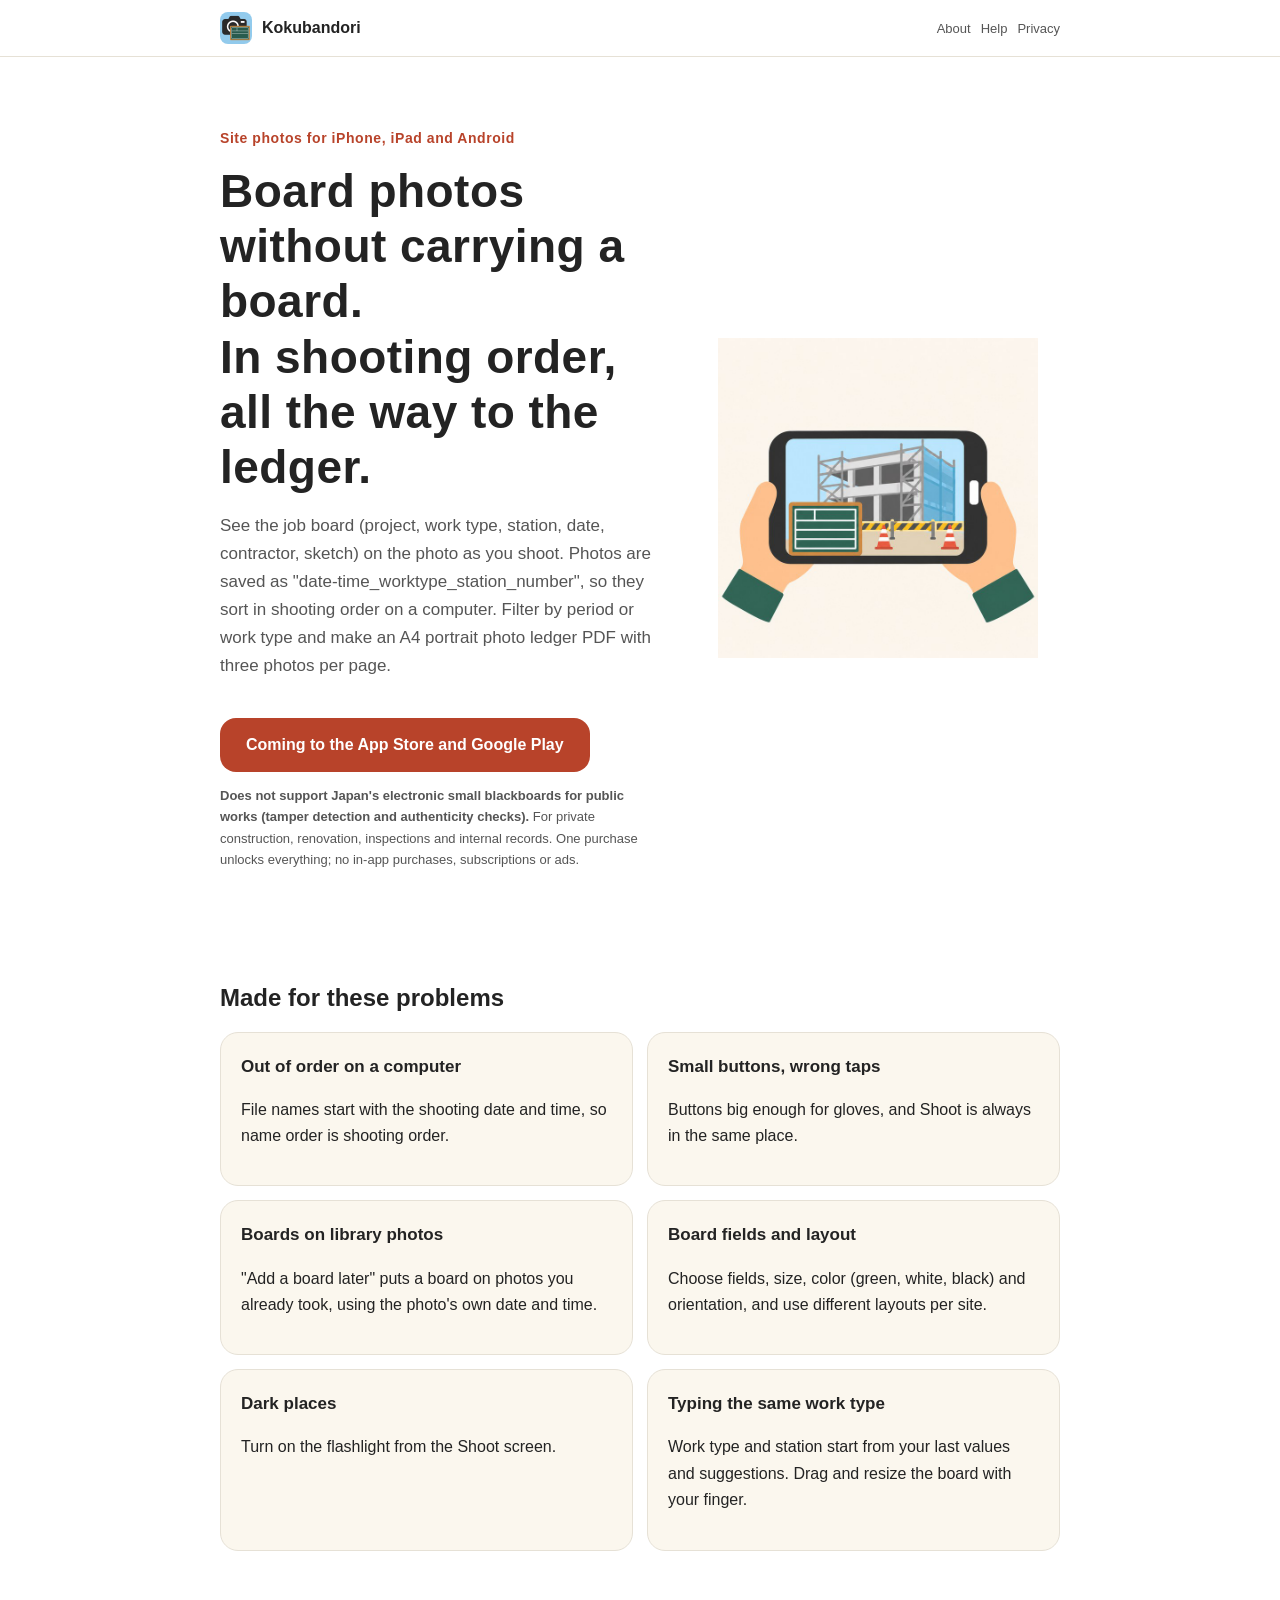
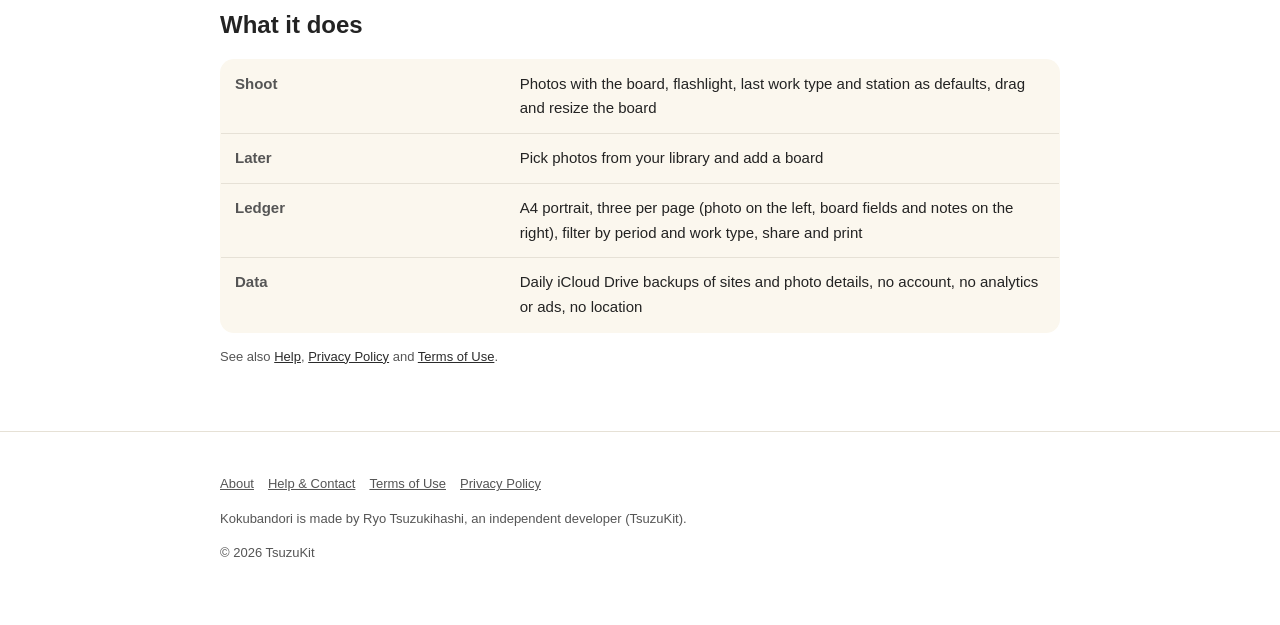
==== index.html @ 004f31d9 "Kokubandori のサイトを出す" ====
<!DOCTYPE html>
<html lang="ja" data-title-ja="こくばんどり｜工事黒板つきの現場写真と台帳 PDF" data-title-en="Kokubandori | Site photos with a job board">
<head>
<meta charset="UTF-8">
<meta name="viewport" content="width=device-width, initial-scale=1">
<script>(function(){var l=navigator.languages&&navigator.languages.length?navigator.languages:[navigator.language||"ja"],p="en";for(var i=0;i<l.length;i++){var c=String(l[i]).toLowerCase();if(c.indexOf("ja")===0){p="ja";break}if(c.indexOf("en")===0){p="en";break}}var d=document.documentElement;d.lang=p;var t=d.getAttribute("data-title-"+p);if(t){document.title=t}})();</script>
<title>こくばんどり｜工事黒板つきの現場写真と台帳 PDF</title>
<meta name="description" content="現場の写真に工事名・工種・測点・日付の黒板を入れて撮り、撮った順の名前で保存して、写真台帳の PDF に。民間・リフォーム・点検向け。公共工事の電子小黒板には対応しません。 / Shoot site photos with a job board (project, work type, station, date), save them in shooting order and make a photo ledger PDF. For private work, renovation and inspections.">
<meta property="og:title" content="こくばんどり｜工事黒板つきの現場写真と台帳 PDF">
<meta property="og:description" content="現場の写真に工事名・工種・測点・日付の黒板を入れて撮り、撮った順の名前で保存して、写真台帳の PDF に。民間・リフォーム・点検向け。公共工事の電子小黒板には対応しません。">
<meta property="og:type" content="website">
<meta property="og:url" content="https://kokubandori.tsuzukit.com/">
<meta property="og:image" content="https://kokubandori.tsuzukit.com/assets/og.jpg">
<link rel="icon" href="assets/icon.png">
<link rel="apple-touch-icon" href="assets/icon.png">
<link rel="stylesheet" href="style.css">
</head>
<body>
<div data-l="ja" lang="ja">
<header class="site"><div class="wrap">
<a class="brand" href="./"><img src="assets/icon.png" alt="" width="32" height="32">こくばんどり</a>
<nav class="site"><a href="./">紹介</a><a href="support.html">使い方</a><a href="privacy.html">プライバシー</a></nav>
</div></header>
<main class="wrap">
<section class="hero">
<div>
<p class="eyebrow">iPhone・iPad・Android の工事写真</p>
<h1>黒板を持たずに、黒板つきの写真。<br>撮った順に、台帳まで。</h1>
<p class="lead">工事名・工種・測点・日付・施工者・略図の黒板を、写真の上に見ながら撮ります。写真は「撮影日時_工種_測点_連番」の名前で保存するので、パソコンに取りこんでも撮った順に並びます。期間や工種で絞って、A4 縦に 3 枚ずつの写真台帳の PDF に。</p>
<a class="cta" href="#store" id="store">App Store・Google Play で配信予定</a>
<p class="note"><strong>公共工事の電子小黒板（改ざん検知・信憑性の確認）には対応していません。</strong>民間工事・リフォーム・点検・社内の記録向けです。買い切りで全部の機能が使え、アプリ内課金・サブスクリプション・広告はありません。</p>
</div>
<img src="assets/hero.jpg" alt="スマートフォンの画面の写真に黒板が乗っているイラスト" width="360">
</section>

<h2>こんな困りごとのために</h2>
<div class="grid two">
<div class="card"><h3>パソコンで順番がばらばら</h3><p>撮影日時から始まる名前で保存するので、名前の順がそのまま撮った順です。</p></div>
<div class="card"><h3>ボタンが小さくて押し間違える</h3><p>手袋でも押せる大きさのボタン。［撮る］はいつも同じ場所です。</p></div>
<div class="card"><h3>ライブラリの写真に黒板を入れたい</h3><p>「あとから黒板」で、撮ったあとの写真にも黒板を入れられます。撮影日時は写真の日時を使います。</p></div>
<div class="card"><h3>黒板の項目と並び</h3><p>項目・大きさ・色（緑・白・黒）・向きを自分で決めて、現場ごとに使い分けられます。</p></div>
<div class="card"><h3>暗い場所</h3><p>撮る画面でライトを点けられます。</p></div>
<div class="card"><h3>毎回同じ工種を入れる</h3><p>工種と測点は前の値と候補から。黒板は指で動かして、大きさも変えられます。</p></div>
</div>

<h2>できること</h2>
<table>
<tr><th>撮る</th><td>黒板つきの撮影・ライト・前の工種と測点を既定に・黒板を動かす／大きさを変える</td></tr>
<tr><th>あとから</th><td>写真のライブラリから選んで黒板を入れる</td></tr>
<tr><th>台帳</th><td>A4 縦に 3 枚（左に写真・右に黒板の項目と備考）・期間と工種で絞る・共有・印刷</td></tr>
<tr><th>データ</th><td>現場と写真の項目は iCloud Drive の毎日の控え・アカウントなし・解析と広告なし・位置情報は使わない</td></tr>
</table>
<p class="note"><a href="support.html">使い方</a>・<a href="privacy.html">プライバシーポリシー</a>・<a href="terms.html">利用規約</a>もご覧ください。</p>
</main>
<footer class="site"><div class="wrap">
<p><a href="./">紹介</a><a href="support.html">使い方とお問い合わせ</a><a href="terms.html">利用規約</a><a href="privacy.html">プライバシーポリシー</a></p>
<p>こくばんどりは、個人開発者の續橋涼（TsuzuKit）が作っているアプリです。</p>
<p>© 2026 TsuzuKit</p>
</div></footer>
</div>
<div data-l="en" lang="en">
<header class="site"><div class="wrap">
<a class="brand" href="./"><img src="assets/icon.png" alt="" width="32" height="32">Kokubandori</a>
<nav class="site"><a href="./">About</a><a href="support.html">Help</a><a href="privacy.html">Privacy</a></nav>
</div></header>
<main class="wrap">
<section class="hero">
<div>
<p class="eyebrow">Site photos for iPhone, iPad and Android</p>
<h1>Board photos without carrying a board.<br>In shooting order, all the way to the ledger.</h1>
<p class="lead">See the job board (project, work type, station, date, contractor, sketch) on the photo as you shoot. Photos are saved as "date-time_worktype_station_number", so they sort in shooting order on a computer. Filter by period or work type and make an A4 portrait photo ledger PDF with three photos per page.</p>
<a class="cta" href="#store" id="store">Coming to the App Store and Google Play</a>
<p class="note"><strong>Does not support Japan's electronic small blackboards for public works (tamper detection and authenticity checks).</strong> For private construction, renovation, inspections and internal records. One purchase unlocks everything; no in-app purchases, subscriptions or ads.</p>
</div>
<img src="assets/hero.jpg" alt="Illustration of a job board over a photo on a phone screen" width="360">
</section>

<h2>Made for these problems</h2>
<div class="grid two">
<div class="card"><h3>Out of order on a computer</h3><p>File names start with the shooting date and time, so name order is shooting order.</p></div>
<div class="card"><h3>Small buttons, wrong taps</h3><p>Buttons big enough for gloves, and Shoot is always in the same place.</p></div>
<div class="card"><h3>Boards on library photos</h3><p>"Add a board later" puts a board on photos you already took, using the photo's own date and time.</p></div>
<div class="card"><h3>Board fields and layout</h3><p>Choose fields, size, color (green, white, black) and orientation, and use different layouts per site.</p></div>
<div class="card"><h3>Dark places</h3><p>Turn on the flashlight from the Shoot screen.</p></div>
<div class="card"><h3>Typing the same work type</h3><p>Work type and station start from your last values and suggestions. Drag and resize the board with your finger.</p></div>
</div>

<h2>What it does</h2>
<table>
<tr><th>Shoot</th><td>Photos with the board, flashlight, last work type and station as defaults, drag and resize the board</td></tr>
<tr><th>Later</th><td>Pick photos from your library and add a board</td></tr>
<tr><th>Ledger</th><td>A4 portrait, three per page (photo on the left, board fields and notes on the right), filter by period and work type, share and print</td></tr>
<tr><th>Data</th><td>Daily iCloud Drive backups of sites and photo details, no account, no analytics or ads, no location</td></tr>
</table>
<p class="note">See also <a href="support.html">Help</a>, <a href="privacy.html">Privacy Policy</a> and <a href="terms.html">Terms of Use</a>.</p>
</main>
<footer class="site"><div class="wrap">
<p><a href="./">About</a><a href="support.html">Help & Contact</a><a href="terms.html">Terms of Use</a><a href="privacy.html">Privacy Policy</a></p>
<p>Kokubandori is made by Ryo Tsuzukihashi, an independent developer (TsuzuKit).</p>
<p>© 2026 TsuzuKit</p>
</div></footer>
</div>
</body>
</html>
---- style.css ----
/* こくばんどり — 白い地・墨の文字・朱の差し色（白の上で 4.5:1 以上） */
:root {
  --paper: #ffffff; --card: #fbf7ee; --ink: #232323; --sub: #555555; --line: #e6e1d6;
  --vermilion: #b8432a; --vermilion-soft: #fbe7e1; --navy: #2b2b2b; --correct: #3f7a33;
}
@media (prefers-color-scheme: dark) {
  :root { --paper: #121418; --card: #1b1e24; --ink: #eef0f4; --sub: #b4b9c4; --line: #2a2f38;
    --vermilion: #ffd45c; --vermilion-soft: #2a2618; --navy: #ffd45c; --correct: #9fd08c; }
}
* { box-sizing: border-box; }
html { -webkit-text-size-adjust: 100%; }
body { margin: 0; background: var(--paper); color: var(--ink); line-height: 1.8;
  font-family: -apple-system, BlinkMacSystemFont, "Hiragino Sans", "Hiragino Kaku Gothic ProN", "Noto Sans JP", sans-serif; }
a { color: var(--navy); }
.wrap { max-width: 880px; margin: 0 auto; padding: 0 20px; }
header.site { border-bottom: 1px solid var(--line); background: var(--paper); position: sticky; top: 0; z-index: 5; }
header.site .wrap { display: flex; align-items: center; gap: 16px; min-height: 56px; }
.brand { display: flex; align-items: center; gap: 10px; font-weight: 800; text-decoration: none; color: var(--ink); margin-right: auto; }
.brand img { width: 32px; height: 32px; border-radius: 8px; }
nav.site a { font-size: 14px; text-decoration: none; color: var(--sub); margin-left: 14px; white-space: nowrap; }
nav.site a:hover { color: var(--ink); }
.hero { padding: 56px 0 40px; display: grid; gap: 32px; align-items: center; }
@media (min-width: 760px) { .hero { grid-template-columns: 1.1fr 0.9fr; } }
.eyebrow { color: var(--vermilion); font-weight: 700; font-size: 14px; letter-spacing: 0.04em; }
h1 { font-size: clamp(30px, 6vw, 46px); line-height: 1.35; margin: 8px 0 16px; letter-spacing: 0.01em; }
h2 { font-size: 24px; margin: 56px 0 16px; line-height: 1.5; }
h3 { font-size: 17px; margin: 0 0 6px; }
.lead { font-size: 17px; color: var(--sub); }
.cta { display: inline-block; margin-top: 20px; background: var(--vermilion); color: #ffffff; font-weight: 700; text-decoration: none;
  padding: 14px 26px; border-radius: 16px; }
.note { font-size: 13px; color: var(--sub); }
.hero img { width: 100%; max-width: 320px; height: auto; justify-self: center; }
.grid { display: grid; gap: 14px; }
@media (min-width: 700px) { .grid.two { grid-template-columns: 1fr 1fr; } .grid.three { grid-template-columns: repeat(3, 1fr); } }
.card { background: var(--card); border: 1px solid var(--line); border-radius: 18px; padding: 20px; }
.card.em { background: var(--vermilion-soft); border-color: transparent; }
.steps { counter-reset: step; }
.steps .card { position: relative; padding-left: 62px; }
.steps .card::before { counter-increment: step; content: counter(step); position: absolute; left: 18px; top: 18px; width: 32px; height: 32px;
  border-radius: 50%; border: 2.5px solid var(--vermilion); color: var(--vermilion); font-weight: 800; display: grid; place-items: center; }
table { width: 100%; border-collapse: collapse; background: var(--card); border: 1px solid var(--line); border-radius: 14px; overflow: hidden; }
th, td { text-align: left; padding: 12px 14px; border-bottom: 1px solid var(--line); vertical-align: top; font-size: 15px; }
th { width: 34%; color: var(--sub); font-weight: 600; }
tr:last-child th, tr:last-child td { border-bottom: none; }
.doc { padding: 40px 0 24px; }
.doc h1 { font-size: 30px; }
.doc h2 { font-size: 19px; margin: 36px 0 10px; }
.doc .meta { color: var(--sub); font-size: 14px; }
.doc .summary { background: var(--vermilion-soft); border-radius: 16px; padding: 18px 20px; margin: 20px 0; }
details { background: var(--card); border: 1px solid var(--line); border-radius: 14px; padding: 14px 18px; }
details + details { margin-top: 10px; }
summary { font-weight: 700; cursor: pointer; }
footer.site { border-top: 1px solid var(--line); margin-top: 64px; padding: 28px 0 48px; color: var(--sub); font-size: 13px; }
footer.site a { color: var(--sub); margin-right: 14px; }
.qid { font-family: ui-monospace, SFMono-Regular, Menlo, monospace; background: var(--card); border: 1px solid var(--line);
  border-radius: 8px; padding: 2px 8px; }
/* 端末の言語に合うほうだけ見せる（build.py が両方を1ページに入れる） */
html[lang="ja"] [data-l="en"], html[lang="en"] [data-l="ja"] { display: none; }
[lang="en"] { line-height: 1.65; }
[lang="en"] h1 { line-height: 1.2; }
[lang="en"] nav.site a { font-size: 13px; margin-left: 10px; }
@media (max-width: 480px) { nav.site a { font-size: 12px; margin-left: 8px; } header.site .wrap { gap: 4px; } .brand { gap: 7px; font-size: 15px; } }
.brand { white-space: nowrap; flex-shrink: 0; }
/* 幅の狭い画面では、上の帯の「紹介」を出さない（左のアプリ名が同じ行き先） */
@media (max-width: 480px) { nav.site a:first-child { display: none; } }
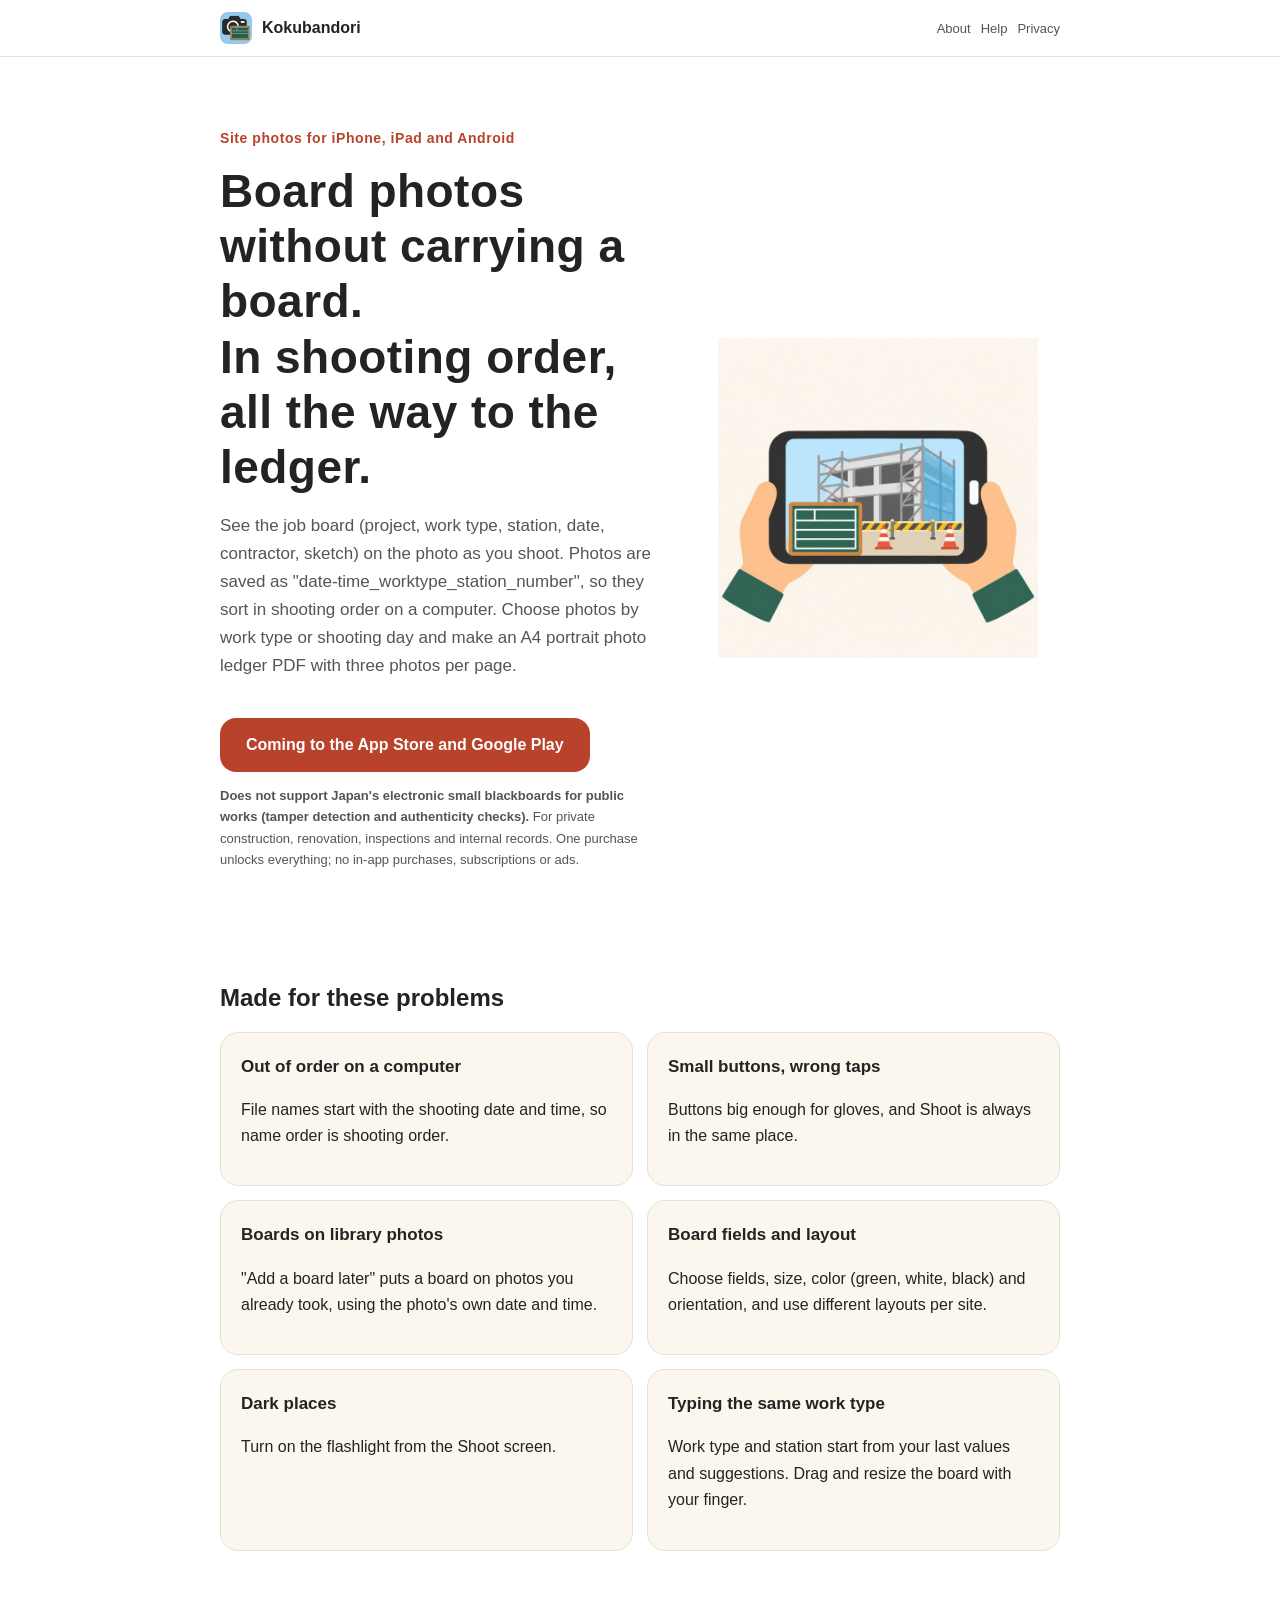
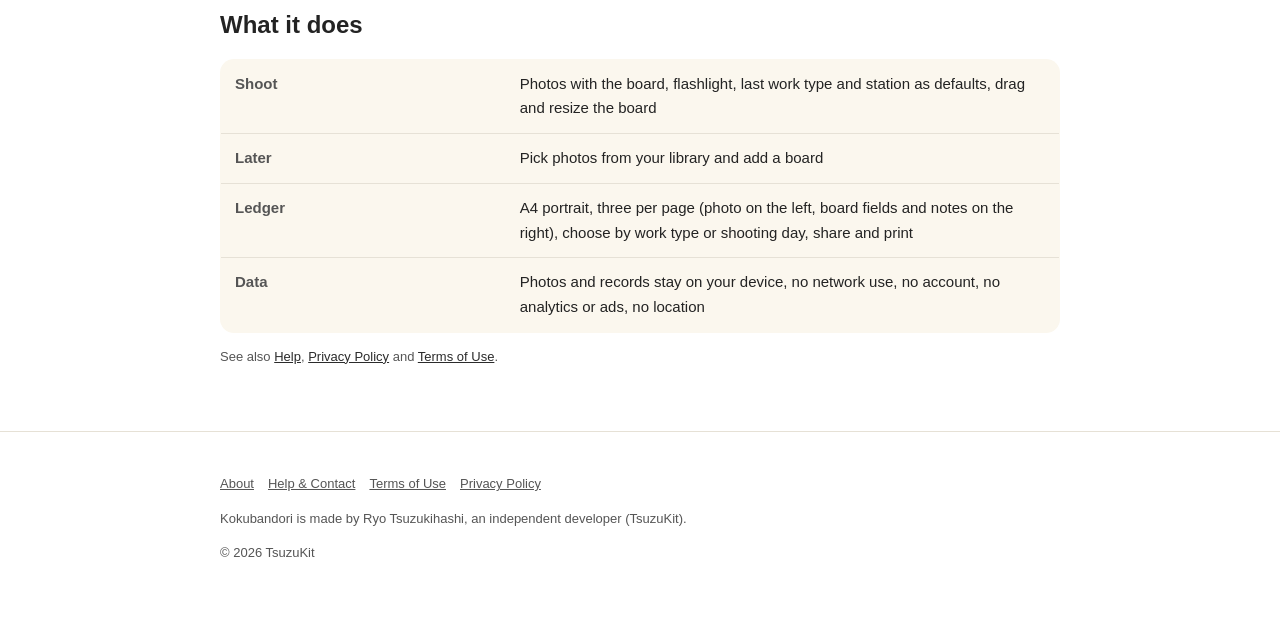
==== commit 050211f7: "通信しない・端末の中だけ・撮った日で選ぶに合わせて文を直す" ====
--- a/index.html
+++ b/index.html
@@ -26,7 +26,7 @@
 <div>
 <p class="eyebrow">iPhone・iPad・Android の工事写真</p>
 <h1>黒板を持たずに、黒板つきの写真。<br>撮った順に、台帳まで。</h1>
-<p class="lead">工事名・工種・測点・日付・施工者・略図の黒板を、写真の上に見ながら撮ります。写真は「撮影日時_工種_測点_連番」の名前で保存するので、パソコンに取りこんでも撮った順に並びます。期間や工種で絞って、A4 縦に 3 枚ずつの写真台帳の PDF に。</p>
+<p class="lead">工事名・工種・測点・日付・施工者・略図の黒板を、写真の上に見ながら撮ります。写真は「撮影日時_工種_測点_連番」の名前で保存するので、パソコンに取りこんでも撮った順に並びます。工種や撮った日で選んで、A4 縦に 3 枚ずつの写真台帳の PDF に。</p>
 <a class="cta" href="#store" id="store">App Store・Google Play で配信予定</a>
 <p class="note"><strong>公共工事の電子小黒板（改ざん検知・信憑性の確認）には対応していません。</strong>民間工事・リフォーム・点検・社内の記録向けです。買い切りで全部の機能が使え、アプリ内課金・サブスクリプション・広告はありません。</p>
 </div>
@@ -47,8 +47,8 @@
 <table>
 <tr><th>撮る</th><td>黒板つきの撮影・ライト・前の工種と測点を既定に・黒板を動かす／大きさを変える</td></tr>
 <tr><th>あとから</th><td>写真のライブラリから選んで黒板を入れる</td></tr>
-<tr><th>台帳</th><td>A4 縦に 3 枚（左に写真・右に黒板の項目と備考）・期間と工種で絞る・共有・印刷</td></tr>
-<tr><th>データ</th><td>現場と写真の項目は iCloud Drive の毎日の控え・アカウントなし・解析と広告なし・位置情報は使わない</td></tr>
+<tr><th>台帳</th><td>A4 縦に 3 枚（左に写真・右に黒板の項目と備考）・工種や撮った日で選ぶ・共有・印刷</td></tr>
+<tr><th>データ</th><td>写真と記録は端末の中だけ・通信しない・アカウントなし・解析と広告なし・位置情報は使わない</td></tr>
 </table>
 <p class="note"><a href="support.html">使い方</a>・<a href="privacy.html">プライバシーポリシー</a>・<a href="terms.html">利用規約</a>もご覧ください。</p>
 </main>
@@ -68,7 +68,7 @@
 <div>
 <p class="eyebrow">Site photos for iPhone, iPad and Android</p>
 <h1>Board photos without carrying a board.<br>In shooting order, all the way to the ledger.</h1>
-<p class="lead">See the job board (project, work type, station, date, contractor, sketch) on the photo as you shoot. Photos are saved as "date-time_worktype_station_number", so they sort in shooting order on a computer. Filter by period or work type and make an A4 portrait photo ledger PDF with three photos per page.</p>
+<p class="lead">See the job board (project, work type, station, date, contractor, sketch) on the photo as you shoot. Photos are saved as "date-time_worktype_station_number", so they sort in shooting order on a computer. Choose photos by work type or shooting day and make an A4 portrait photo ledger PDF with three photos per page.</p>
 <a class="cta" href="#store" id="store">Coming to the App Store and Google Play</a>
 <p class="note"><strong>Does not support Japan's electronic small blackboards for public works (tamper detection and authenticity checks).</strong> For private construction, renovation, inspections and internal records. One purchase unlocks everything; no in-app purchases, subscriptions or ads.</p>
 </div>
@@ -89,8 +89,8 @@
 <table>
 <tr><th>Shoot</th><td>Photos with the board, flashlight, last work type and station as defaults, drag and resize the board</td></tr>
 <tr><th>Later</th><td>Pick photos from your library and add a board</td></tr>
-<tr><th>Ledger</th><td>A4 portrait, three per page (photo on the left, board fields and notes on the right), filter by period and work type, share and print</td></tr>
-<tr><th>Data</th><td>Daily iCloud Drive backups of sites and photo details, no account, no analytics or ads, no location</td></tr>
+<tr><th>Ledger</th><td>A4 portrait, three per page (photo on the left, board fields and notes on the right), choose by work type or shooting day, share and print</td></tr>
+<tr><th>Data</th><td>Photos and records stay on your device, no network use, no account, no analytics or ads, no location</td></tr>
 </table>
 <p class="note">See also <a href="support.html">Help</a>, <a href="privacy.html">Privacy Policy</a> and <a href="terms.html">Terms of Use</a>.</p>
 </main>
